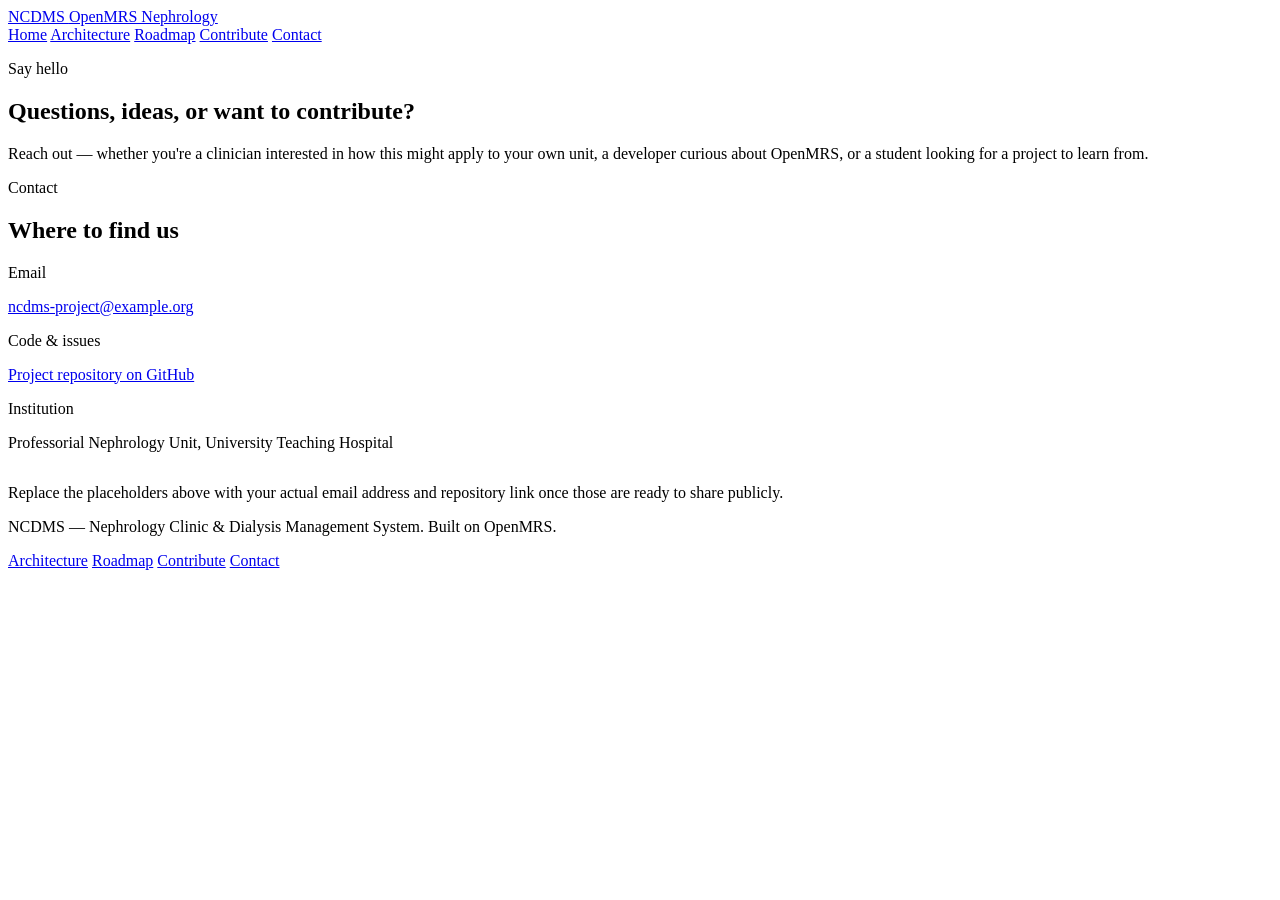
==== contact.html @ 8ee23481 "Initial Initial commit of all files" ====
<!DOCTYPE html>
<html lang="en">
<head>
  <meta charset="UTF-8" />
  <meta name="viewport" content="width=device-width, initial-scale=1.0" />
  <title>Contact — NCDMS</title>
  <meta name="description" content="Get in touch about the NCDMS OpenMRS nephrology project." />
  <link rel="preconnect" href="https://fonts.googleapis.com">
  <link rel="preconnect" href="https://fonts.gstatic.com" crossorigin>
  <link href="https://fonts.googleapis.com/css2?family=Lora:wght@500;600;700&family=Inter:wght@400;500;600&family=IBM+Plex+Mono:wght@400;500;600&display=swap" rel="stylesheet">
  <link rel="stylesheet" href="css/style.css" />
</head>
<body>

  <header class="site-header">
    <div class="wrap">
      <a class="brand" href="index.html">
        <span class="brand-mark" aria-hidden="true"></span>
        NCDMS
        <span class="brand-sub">OpenMRS Nephrology</span>
      </a>
      <nav class="site-nav" aria-label="Primary">
        <a href="index.html">Home</a>
        <a href="architecture.html">Architecture</a>
        <a href="roadmap.html">Roadmap</a>
        <a href="contribute.html">Contribute</a>
        <a href="contact.html" aria-current="page">Contact</a>
      </nav>
    </div>
  </header>

  <section class="hero">
    <div class="wrap">
      <p class="hero-eyebrow">Say hello</p>
      <h1>Questions, ideas, or want to contribute?</h1>
      <p class="hero-lede">
        Reach out — whether you're a clinician interested in how this might
        apply to your own unit, a developer curious about OpenMRS, or a
        student looking for a project to learn from.
      </p>
    </div>
  </section>

  <section class="section">
    <div class="wrap">
      <p class="section-label">Contact</p>
      <h2>Where to find us</h2>

      <div class="contact-grid">
        <div class="contact-card">
          <div class="vital-label">Email</div>
          <p><a href="mailto:ncdms-project@example.org">ncdms-project@example.org</a></p>
        </div>
        <div class="contact-card">
          <div class="vital-label">Code &amp; issues</div>
          <p><a href="#">Project repository on GitHub</a></p>
        </div>
        <div class="contact-card">
          <div class="vital-label">Institution</div>
          <p>Professorial Nephrology Unit, University Teaching Hospital</p>
        </div>
      </div>

      <p style="margin-top: 32px;">
        Replace the placeholders above with your actual email address and
        repository link once those are ready to share publicly.
      </p>
    </div>
  </section>

  <footer class="site-footer">
    <div class="wrap">
      <p class="footer-text">NCDMS — Nephrology Clinic &amp; Dialysis Management System. Built on OpenMRS.</p>
      <div class="footer-links">
        <a href="architecture.html">Architecture</a>
        <a href="roadmap.html">Roadmap</a>
        <a href="contribute.html">Contribute</a>
        <a href="contact.html">Contact</a>
      </div>
    </div>
  </footer>

</body>
</html>
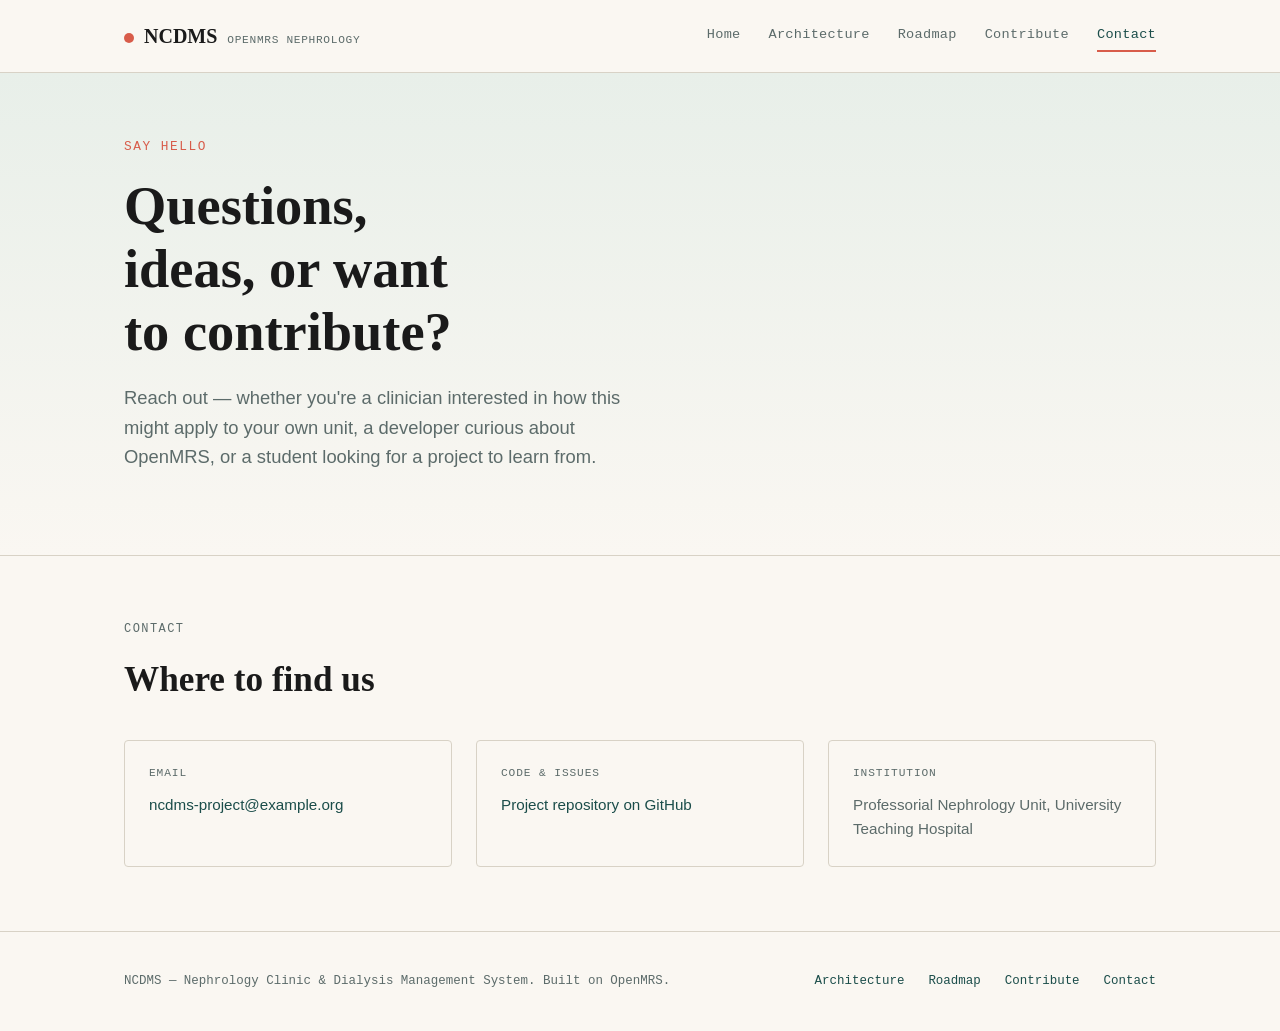
==== commit ae6f86c7: "Update contact.html Commented the placeholders sentence" ====
--- a/contact.html
+++ b/contact.html
@@ -61,10 +61,10 @@
         </div>
       </div>
 
-      <p style="margin-top: 32px;">
+      <!-- <p style="margin-top: 32px;">
         Replace the placeholders above with your actual email address and
         repository link once those are ready to share publicly.
-      </p>
+      </p> -->
     </div>
   </section>
 
--- a/css/style.css
+++ b/css/style.css
@@ -0,0 +1,650 @@
+/* ============================================
+   NCDMS Project Site — Design System
+   Palette: clinical teal, paper, sage, ink, coral flag
+   Type: Lora (display/serif) + Inter (body) + IBM Plex Mono (data/labels)
+   ============================================ */
+
+:root {
+  --color-teal: #1B4D4A;
+  --color-teal-dark: #123433;
+  --color-paper: #FAF7F2;
+  --color-sage: #E8EFE9;
+  --color-ink: #1A1A1A;
+  --color-slate: #5C6B6A;
+  --color-coral: #D85C4A;
+  --color-line: #D8D2C6;
+
+  --font-display: "Lora", Georgia, serif;
+  --font-body: "Inter", -apple-system, BlinkMacSystemFont, "Segoe UI", sans-serif;
+  --font-mono: "IBM Plex Mono", "SFMono-Regular", Consolas, monospace;
+
+  --max-width: 1080px;
+  --radius: 4px;
+}
+
+* {
+  margin: 0;
+  padding: 0;
+  box-sizing: border-box;
+}
+
+html {
+  scroll-behavior: smooth;
+}
+
+body {
+  font-family: var(--font-body);
+  color: var(--color-ink);
+  background: var(--color-paper);
+  line-height: 1.6;
+  font-size: 17px;
+}
+
+@media (prefers-reduced-motion: reduce) {
+  html {
+    scroll-behavior: auto;
+  }
+  * {
+    animation-duration: 0.01ms !important;
+    transition-duration: 0.01ms !important;
+  }
+}
+
+a {
+  color: var(--color-teal);
+  text-decoration: none;
+}
+
+a:hover {
+  text-decoration: underline;
+}
+
+a:focus-visible,
+button:focus-visible {
+  outline: 2px solid var(--color-coral);
+  outline-offset: 2px;
+}
+
+img {
+  max-width: 100%;
+  display: block;
+}
+
+.wrap {
+  max-width: var(--max-width);
+  margin: 0 auto;
+  padding: 0 24px;
+}
+
+/* ============================================
+   Header / Nav
+   ============================================ */
+
+.site-header {
+  border-bottom: 1px solid var(--color-line);
+  background: var(--color-paper);
+  position: sticky;
+  top: 0;
+  z-index: 50;
+}
+
+.site-header .wrap {
+  display: flex;
+  align-items: center;
+  justify-content: space-between;
+  height: 72px;
+  gap: 24px;
+}
+
+.brand {
+  display: flex;
+  align-items: baseline;
+  gap: 10px;
+  font-family: var(--font-display);
+  font-size: 1.25rem;
+  font-weight: 600;
+  color: var(--color-ink);
+  white-space: nowrap;
+}
+
+.brand:hover {
+  text-decoration: none;
+}
+
+.brand-mark {
+  display: inline-block;
+  width: 10px;
+  height: 10px;
+  border-radius: 50%;
+  background: var(--color-coral);
+  flex-shrink: 0;
+}
+
+.brand-sub {
+  font-family: var(--font-mono);
+  font-size: 0.7rem;
+  letter-spacing: 0.06em;
+  color: var(--color-slate);
+  font-weight: 400;
+  text-transform: uppercase;
+}
+
+.site-nav {
+  display: flex;
+  gap: 28px;
+  font-family: var(--font-mono);
+  font-size: 0.85rem;
+  letter-spacing: 0.02em;
+  flex-wrap: wrap;
+}
+
+.site-nav a {
+  white-space: nowrap;
+}
+
+.site-nav a {
+  color: var(--color-slate);
+  padding: 4px 0;
+  border-bottom: 2px solid transparent;
+  transition: color 0.15s ease, border-color 0.15s ease;
+}
+
+.site-nav a:hover,
+.site-nav a[aria-current="page"] {
+  color: var(--color-teal);
+  text-decoration: none;
+  border-bottom-color: var(--color-coral);
+}
+
+.nav-toggle {
+  display: none;
+}
+
+/* ============================================
+   Hero / Vitals strip (signature element)
+   ============================================ */
+
+.hero {
+  border-bottom: 1px solid var(--color-line);
+  background:
+    linear-gradient(180deg, var(--color-sage) 0%, var(--color-paper) 100%);
+}
+
+.hero .wrap {
+  padding-top: 64px;
+  padding-bottom: 48px;
+}
+
+.hero-eyebrow {
+  font-family: var(--font-mono);
+  font-size: 0.8rem;
+  letter-spacing: 0.12em;
+  text-transform: uppercase;
+  color: var(--color-coral);
+  margin-bottom: 18px;
+}
+
+.hero h1 {
+  font-family: var(--font-display);
+  font-size: clamp(2.2rem, 5vw, 3.4rem);
+  line-height: 1.15;
+  font-weight: 600;
+  max-width: 14ch;
+  margin-bottom: 20px;
+}
+
+.hero-lede {
+  font-size: 1.15rem;
+  color: var(--color-slate);
+  max-width: 52ch;
+  margin-bottom: 36px;
+}
+
+.hero-actions {
+  display: flex;
+  gap: 14px;
+  flex-wrap: wrap;
+  margin-bottom: 56px;
+}
+
+/* Vitals strip: styled like a clinical readout panel */
+.vitals {
+  display: grid;
+  grid-template-columns: repeat(auto-fit, minmax(150px, 1fr));
+  border: 1px solid var(--color-line);
+  border-radius: var(--radius);
+  background: var(--color-paper);
+  overflow: hidden;
+}
+
+.vital {
+  padding: 18px 22px;
+  border-right: 1px solid var(--color-line);
+  position: relative;
+}
+
+.vital:last-child {
+  border-right: none;
+}
+
+.vital-label {
+  font-family: var(--font-mono);
+  font-size: 0.7rem;
+  letter-spacing: 0.08em;
+  text-transform: uppercase;
+  color: var(--color-slate);
+  margin-bottom: 6px;
+}
+
+.vital-value {
+  font-family: var(--font-display);
+  font-size: 1.5rem;
+  font-weight: 600;
+  color: var(--color-teal);
+  line-height: 1.2;
+}
+
+.vital-value .unit {
+  font-family: var(--font-mono);
+  font-size: 0.75rem;
+  font-weight: 400;
+  color: var(--color-slate);
+  margin-left: 4px;
+}
+
+.vital-flag {
+  display: inline-block;
+  width: 7px;
+  height: 7px;
+  border-radius: 50%;
+  background: #5C8A6A;
+  margin-right: 6px;
+  vertical-align: middle;
+}
+
+.vital-flag.attn {
+  background: var(--color-coral);
+}
+
+/* ============================================
+   Buttons
+   ============================================ */
+
+.btn {
+  display: inline-flex;
+  align-items: center;
+  gap: 8px;
+  font-family: var(--font-mono);
+  font-size: 0.85rem;
+  letter-spacing: 0.02em;
+  padding: 12px 22px;
+  border-radius: var(--radius);
+  border: 1px solid var(--color-teal);
+  transition: background 0.15s ease, color 0.15s ease;
+}
+
+.btn-primary {
+  background: var(--color-teal);
+  color: var(--color-paper);
+}
+
+.btn-primary:hover {
+  background: var(--color-teal-dark);
+  text-decoration: none;
+}
+
+.btn-secondary {
+  background: transparent;
+  color: var(--color-teal);
+}
+
+.btn-secondary:hover {
+  background: var(--color-sage);
+  text-decoration: none;
+}
+
+/* ============================================
+   Sections / general content
+   ============================================ */
+
+.section {
+  padding: 64px 0;
+  border-bottom: 1px solid var(--color-line);
+}
+
+.section:last-of-type {
+  border-bottom: none;
+}
+
+.section-label {
+  font-family: var(--font-mono);
+  font-size: 0.75rem;
+  letter-spacing: 0.12em;
+  text-transform: uppercase;
+  color: var(--color-coral);
+  margin-bottom: 12px;
+}
+
+.section h2 {
+  font-family: var(--font-display);
+  font-size: clamp(1.6rem, 3.2vw, 2.2rem);
+  font-weight: 600;
+  margin-bottom: 18px;
+  max-width: 28ch;
+}
+
+.section h3 {
+  font-family: var(--font-display);
+  font-size: 1.25rem;
+  font-weight: 600;
+  margin-bottom: 10px;
+}
+
+.section p {
+  color: var(--color-slate);
+  max-width: 64ch;
+}
+
+.section p + p {
+  margin-top: 14px;
+}
+
+.section-intro {
+  max-width: 64ch;
+  margin-bottom: 40px;
+}
+
+/* Two-column layout */
+.grid-2 {
+  display: grid;
+  grid-template-columns: 1fr 1fr;
+  gap: 48px;
+}
+
+.grid-3 {
+  display: grid;
+  grid-template-columns: repeat(3, 1fr);
+  gap: 32px;
+}
+
+@media (max-width: 800px) {
+  .grid-2,
+  .grid-3 {
+    grid-template-columns: 1fr;
+  }
+}
+
+/* Cards */
+.card {
+  border: 1px solid var(--color-line);
+  border-radius: var(--radius);
+  padding: 28px;
+  background: var(--color-paper);
+}
+
+.card h3 {
+  display: flex;
+  align-items: center;
+  gap: 10px;
+}
+
+.card .tag {
+  font-family: var(--font-mono);
+  font-size: 0.65rem;
+  letter-spacing: 0.08em;
+  text-transform: uppercase;
+  color: var(--color-slate);
+  border: 1px solid var(--color-line);
+  border-radius: 100px;
+  padding: 2px 10px;
+}
+
+/* ============================================
+   Architecture diagram (CSS-built)
+   ============================================ */
+
+.arch-diagram {
+  border: 1px solid var(--color-line);
+  border-radius: var(--radius);
+  padding: 32px;
+  background: var(--color-sage);
+  margin: 32px 0;
+}
+
+.arch-row {
+  display: flex;
+  gap: 16px;
+  margin-bottom: 16px;
+  flex-wrap: wrap;
+}
+
+.arch-row:last-child {
+  margin-bottom: 0;
+}
+
+.arch-block {
+  flex: 1;
+  min-width: 160px;
+  background: var(--color-paper);
+  border: 1px solid var(--color-line);
+  border-radius: var(--radius);
+  padding: 14px 16px;
+  text-align: center;
+}
+
+.arch-block .arch-title {
+  font-family: var(--font-mono);
+  font-size: 0.8rem;
+  font-weight: 600;
+  color: var(--color-teal);
+  margin-bottom: 4px;
+}
+
+.arch-block .arch-desc {
+  font-size: 0.78rem;
+  color: var(--color-slate);
+}
+
+.arch-block.core {
+  border-color: var(--color-teal);
+  border-width: 2px;
+}
+
+.arch-connector {
+  text-align: center;
+  font-family: var(--font-mono);
+  font-size: 0.75rem;
+  color: var(--color-slate);
+  margin: 6px 0;
+}
+
+/* ============================================
+   Roadmap (timeline list)
+   ============================================ */
+
+.roadmap-list {
+  list-style: none;
+  border-top: 1px solid var(--color-line);
+}
+
+.roadmap-item {
+  display: grid;
+  grid-template-columns: 90px 120px 1fr;
+  gap: 24px;
+  padding: 20px 0;
+  border-bottom: 1px solid var(--color-line);
+  align-items: start;
+}
+
+@media (max-width: 700px) {
+  .roadmap-item {
+    grid-template-columns: 1fr;
+    gap: 6px;
+  }
+}
+
+.roadmap-phase {
+  font-family: var(--font-mono);
+  font-size: 0.8rem;
+  color: var(--color-coral);
+  letter-spacing: 0.04em;
+}
+
+.roadmap-status {
+  font-family: var(--font-mono);
+  font-size: 0.75rem;
+  text-transform: uppercase;
+  letter-spacing: 0.06em;
+  color: var(--color-slate);
+}
+
+.roadmap-status.done {
+  color: #5C8A6A;
+}
+
+.roadmap-status.active {
+  color: var(--color-coral);
+}
+
+.roadmap-body h3 {
+  margin-bottom: 4px;
+  font-size: 1.05rem;
+}
+
+.roadmap-body p {
+  font-size: 0.95rem;
+  max-width: none;
+}
+
+/* ============================================
+   Contribute page — pathways
+   ============================================ */
+
+.pathway {
+  border: 1px solid var(--color-line);
+  border-radius: var(--radius);
+  padding: 28px;
+  margin-bottom: 20px;
+}
+
+.pathway-number {
+  font-family: var(--font-mono);
+  font-size: 0.75rem;
+  color: var(--color-coral);
+  letter-spacing: 0.08em;
+  margin-bottom: 8px;
+}
+
+.pathway h3 {
+  margin-bottom: 8px;
+}
+
+.pathway ul {
+  margin: 12px 0 0 20px;
+  color: var(--color-slate);
+}
+
+.pathway li {
+  margin-bottom: 6px;
+}
+
+/* ============================================
+   Code / tech list
+   ============================================ */
+
+.tech-list {
+  list-style: none;
+  display: flex;
+  flex-wrap: wrap;
+  gap: 10px;
+  margin-top: 8px;
+}
+
+.tech-list li {
+  font-family: var(--font-mono);
+  font-size: 0.8rem;
+  background: var(--color-sage);
+  border: 1px solid var(--color-line);
+  border-radius: 100px;
+  padding: 5px 14px;
+  color: var(--color-teal-dark);
+}
+
+/* ============================================
+   Footer
+   ============================================ */
+
+.site-footer {
+  border-top: 1px solid var(--color-line);
+  padding: 40px 0;
+}
+
+.site-footer .wrap {
+  display: flex;
+  justify-content: space-between;
+  align-items: center;
+  flex-wrap: wrap;
+  gap: 16px;
+}
+
+.footer-text {
+  font-family: var(--font-mono);
+  font-size: 0.78rem;
+  color: var(--color-slate);
+}
+
+.footer-links {
+  display: flex;
+  gap: 24px;
+  font-family: var(--font-mono);
+  font-size: 0.78rem;
+}
+
+/* ============================================
+   Contact page
+   ============================================ */
+
+.contact-grid {
+  display: grid;
+  grid-template-columns: repeat(auto-fit, minmax(220px, 1fr));
+  gap: 24px;
+  margin-top: 32px;
+}
+
+.contact-card {
+  border: 1px solid var(--color-line);
+  border-radius: var(--radius);
+  padding: 24px;
+}
+
+.contact-card .vital-label {
+  margin-bottom: 10px;
+}
+
+.contact-card p {
+  font-size: 0.95rem;
+}
+
+/* ============================================
+   Responsive nav (small screens)
+   ============================================ */
+
+@media (max-width: 640px) {
+  .site-header .wrap {
+    height: auto;
+    flex-wrap: wrap;
+    padding-top: 16px;
+    padding-bottom: 16px;
+  }
+
+  .site-nav {
+    width: 100%;
+    flex-wrap: wrap;
+    gap: 16px 22px;
+  }
+
+  .hero .wrap {
+    padding-top: 40px;
+    padding-bottom: 32px;
+  }
+}
